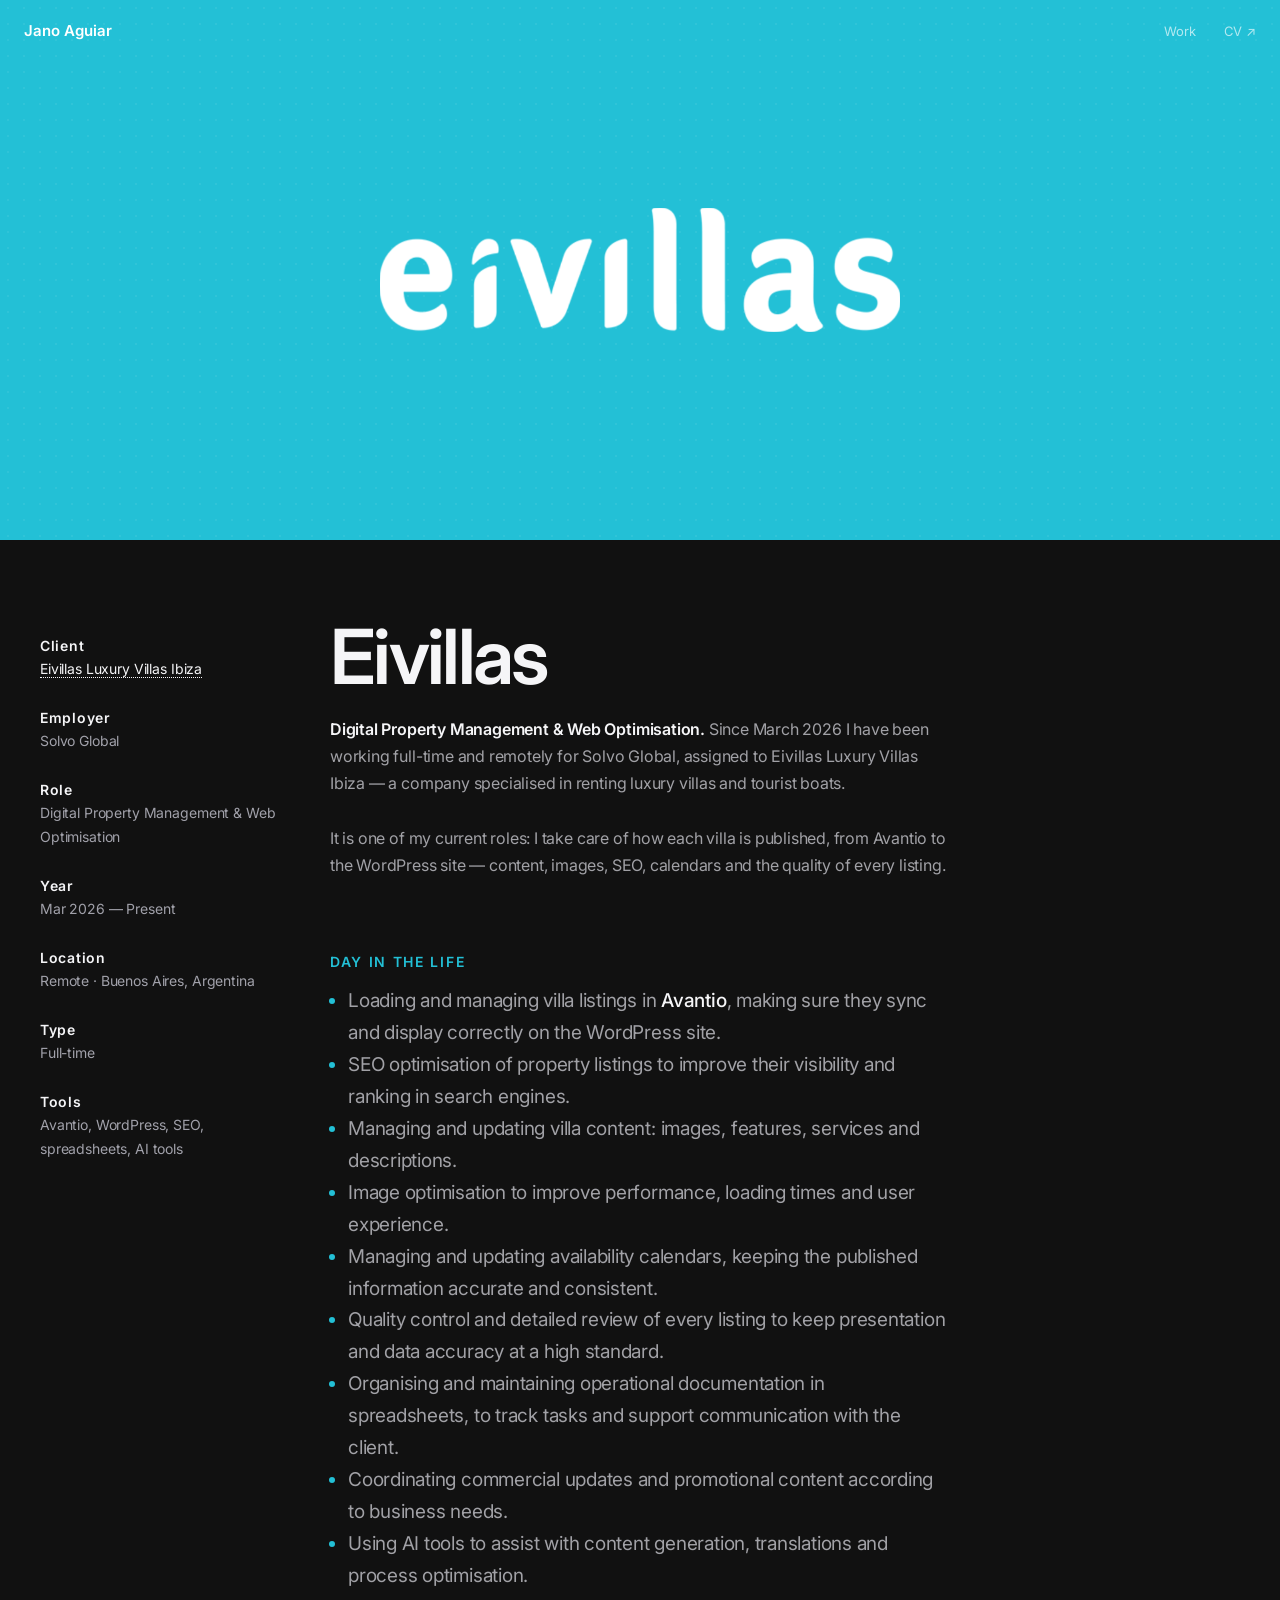
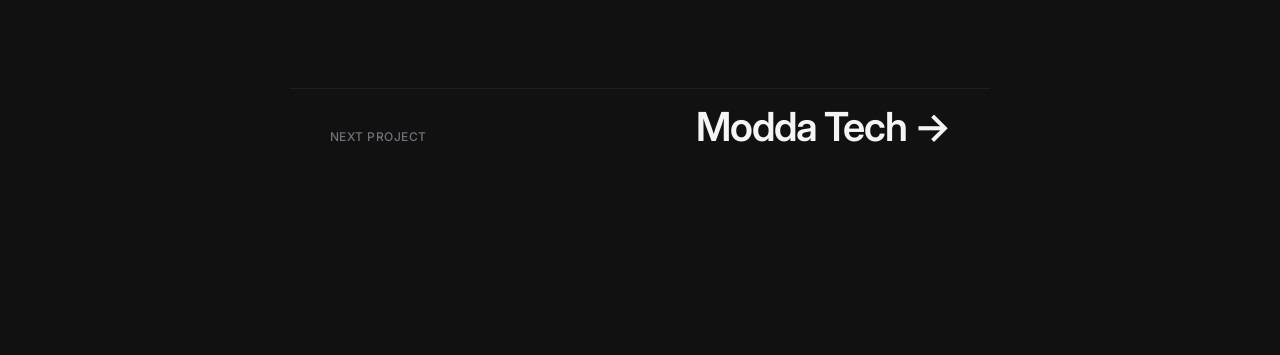
==== pages/eivillas.html @ f533b128 "Agregar Eivillas (vía Solvo Global) como trabajo actual: card y página Co-Authored-By: Claude Opus 5" ====
<!DOCTYPE html>
<html lang="en">

<head>
    <meta charset="UTF-8">
    <meta name="viewport" content="width=device-width, initial-scale=1.0, viewport-fit=cover">
    <meta name="theme-color" content="#111111">
    <title>Eivillas – Jano Aguiar</title>
    <link rel="preconnect" href="https://fonts.googleapis.com">
    <link rel="preconnect" href="https://fonts.gstatic.com" crossorigin>
    <link href="https://fonts.googleapis.com/css2?family=IBM+Plex+Mono:wght@300;400;500&family=Inter:wght@300..700&display=swap" rel="stylesheet">
    <link rel="stylesheet" href="../style.css?v=2.3">
</head>

<body>
    <div class="cs" style="--cs-accent:#23c0d6">
        <nav class="cs-nav">
            <a class="body" href="../index.html">Jano Aguiar</a>
            <ul>
                <li><a href="../index.html#work">Work</a></li>
                <li><a href="https://drive.google.com/file/d/1LfXrcL9RKeD29D6Ub3OGLw8qLSYocdIQ/view?usp=sharing" target="_blank" rel="noreferrer">CV ↗</a></li>
            </ul>
        </nav>
        <div class="cs-sticky" aria-hidden="true">
            <a href="../index.html">Jano Aguiar</a>
            <span class="cs-sticky__title">Eivillas</span>
            <ul><li><a href="../index.html#work">Work</a></li><li><a href="https://drive.google.com/file/d/1LfXrcL9RKeD29D6Ub3OGLw8qLSYocdIQ/view?usp=sharing" target="_blank" rel="noreferrer">CV ↗</a></li></ul>
        </div>

        <header class="cs-splash" style="--cs-splash:#23c0d6">
            <img src="../media/logos/eivillas-white.png" alt="Eivillas">
        </header>

        <div class="cs-content">
        <div class="cs-wrap">
            <div class="cs-summary">
                <h1 class="cs-title">Eivillas</h1>
            <p class="cs-lead"><strong>Digital Property Management &amp; Web Optimisation.</strong> Since March 2026 I have been working full-time and remotely for Solvo Global, assigned to Eivillas Luxury Villas Ibiza — a company specialised in renting luxury villas and tourist boats.</p>
            <p class="cs-lead">It is one of my current roles: I take care of how each villa is published, from Avantio to the WordPress site — content, images, SEO, calendars and the quality of every listing.</p>
            </div>
            <aside class="cs-info">
                <dl><div><dt>Client</dt><dd><a href="https://www.eivillas.com/" target="_blank" rel="noreferrer">Eivillas Luxury Villas Ibiza</a></dd></div><div><dt>Employer</dt><dd>Solvo Global</dd></div><div><dt>Role</dt><dd>Digital Property Management &amp; Web Optimisation</dd></div><div><dt>Year</dt><dd>Mar 2026 — Present</dd></div></dl>
                <dl><div><dt>Location</dt><dd>Remote · Buenos Aires, Argentina</dd></div><div><dt>Type</dt><dd>Full-time</dd></div><div><dt>Tools</dt><dd>Avantio, WordPress, SEO, spreadsheets, AI tools</dd></div></dl>
            </aside>
        </div>

        <section class="cs-body reveal">
            <h2>Day in the life</h2>
            <ul><li>Loading and managing villa listings in <strong>Avantio</strong>, making sure they sync and display correctly on the WordPress site.</li><li>SEO optimisation of property listings to improve their visibility and ranking in search engines.</li><li>Managing and updating villa content: images, features, services and descriptions.</li><li>Image optimisation to improve performance, loading times and user experience.</li><li>Managing and updating availability calendars, keeping the published information accurate and consistent.</li><li>Quality control and detailed review of every listing to keep presentation and data accuracy at a high standard.</li><li>Organising and maintaining operational documentation in spreadsheets, to track tasks and support communication with the client.</li><li>Coordinating commercial updates and promotional content according to business needs.</li><li>Using AI tools to assist with content generation, translations and process optimisation.</li></ul>
        </section>

        <div class="cs-next">
            <span class="caption" style="color:#71717a">Next project</span>
            <a href="modda.html">Modda Tech →</a>
        </div>
        </div>
    </div>

    <footer class="footer">
        <section class="footer__inner grid">
            <div class="footer__meta caption">
                <div class="version">
                    <span class="version__pill">v2.1.0</span>
                    <span class="version__date">Last updated 25-11-2026</span>
                </div>
            </div>
            <div class="footer__links">
                <p><a class="link" href="https://drive.google.com/file/d/1LfXrcL9RKeD29D6Ub3OGLw8qLSYocdIQ/view?usp=sharing" target="_blank" rel="noreferrer">Resume</a><sup class="arrow">↗</sup></p>
                <p><a class="link" href="../index.html#work">Work</a></p>
            </div>
            <div class="footer__cta">
                <p>Let’s work together.</p>
                <p><a class="link" href="mailto:janoaguiar97@gmail.com">janoaguiar97@gmail.com</a><sup class="arrow">↗</sup></p>
            </div>
        </section>
    </footer>

    <div class="lightbox" aria-hidden="true"><img alt=""></div>
    <script src="../script.js?v=2.3"></script>
</body>

</html>
---- style.css ----
@charset "UTF-8";
/* Type: SF via the system on Apple devices, Inter elsewhere (no bundled Apple font files) */
:root {
    --bg: #111111;
    --bg-footer: #1c1c1c;
    --text: #f5f5f7;
    --text-soft: #d4d4d8;
    --muted: #86868b;
    --muted-2: #52525b;
    --line: rgba(255, 255, 255, .06);
    --accent: #fde047;
    --accent-soft: rgba(253, 224, 71, .1);
    --pad: 12px;
    --gap: 12px;
    --sans: -apple-system, BlinkMacSystemFont, "SF Pro Display", "SF Pro Text", "Inter", "Helvetica Neue", Arial, sans-serif;
    --mono: var(--sans);
}

@media (min-width: 768px) {
    :root { --pad: 24px; --gap: 24px; }
}

*,
*::before,
*::after { margin: 0; padding: 0; box-sizing: border-box; }

html { background: var(--bg); -webkit-text-size-adjust: 100%; }

body {
    font-family: var(--sans);
    font-size: 14px;
    font-weight: 400;
    letter-spacing: -.01em;
    line-height: 1.4;
    color: var(--text);
    background: var(--bg);
    -webkit-font-smoothing: antialiased;
    -moz-osx-font-smoothing: grayscale;
    text-rendering: optimizeLegibility;
}

img, video { display: block; max-width: 100%; }
a { color: inherit; text-decoration: none; }
::selection { background: var(--accent); color: #111; }

/* ---------- shared type ---------- */
.caption {
    font-family: var(--mono);
    font-size: 12px;
    font-weight: 500;
    line-height: 1.5;
    letter-spacing: .04em;
    text-transform: uppercase;
}
.caption--label { color: var(--text); opacity: .4; margin-bottom: 8px; }

.body { font-size: 14px; font-weight: 400; line-height: 1.43; letter-spacing: -.016em; }
@media (min-width: 768px) { .body { font-size: 15px; } }

/* dotted link with yellow arrow — joseph.cv */
.link {
    padding: 2px 2px 0;
    border-bottom: 1px dotted currentColor;
    transition: color .2s, background-color .2s;
}
.link:hover { color: var(--accent); background: var(--accent-soft); }
.link + sup,
.arrow {
    font-size: 10px;
    font-weight: 300;
    line-height: 0;
    color: var(--accent);
}
.num { font-family: var(--mono); font-size: 10px; font-weight: 300; line-height: 0; color: var(--accent); }

/* ---------- grid ---------- */
.grid {
    display: grid;
    grid-template-columns: repeat(12, minmax(0, 1fr));
    column-gap: var(--gap);
}

/* ---------- page shell ---------- */
.page {
    position: relative;
    z-index: 2;
    background: var(--bg);
    padding: 0 var(--pad) 64px;
    min-height: 100vh;
}

/* ---------- nav ---------- */
.nav {
    position: sticky;
    top: 0;
    z-index: 100;
    padding: 16px 0;
    background: rgba(17,17,17,.6);
    -webkit-backdrop-filter: saturate(180%) blur(20px); backdrop-filter: saturate(180%) blur(20px);
    font-size: 13px;
    transition: opacity .3s;
}
.nav__name { grid-column: 1 / 5; transition: color .2s; }
.nav__name:hover { color: var(--accent); }
.nav__links { grid-column: 10 / 13; justify-self: end; display: flex; gap: 16px; }
@media (min-width: 768px) {
    .nav__role { grid-column: 7 / 10; }
}
@media (max-width: 520px) {
    .nav__links { grid-column: 6 / 13; }
}

/* ---------- hero (hannaxu.com scale) ---------- */
.hero { padding: 72px 0 40px; }
.hero__name {
    grid-column: 1 / 13;
    font-size: clamp(48px, 9vw, 112px);
    font-weight: 600;
    line-height: .95;
    letter-spacing: -.045em;
}
.hero__sub {
    grid-column: 1 / 13;
    margin-top: 30px;
    font-size: 18px;
    font-weight: 400;
    color: var(--muted);
    letter-spacing: -.01em;
}
.hero__sub strong { color: var(--text-soft); font-weight: 500; }
@media (min-width: 768px) { .hero { padding: 120px 0 56px; } }

/* ---------- intro: about / stack / links ---------- */
.intro { padding: 24px 0 30px; row-gap: 32px; }
.intro__about { grid-column: 1 / 13; }
.intro__about p { max-width: 46ch; }
.intro__about p + p { margin-top: 12px; }
.intro__stack { grid-column: 1 / 7; }
.intro__links { grid-column: 7 / 13; }
.intro ul { list-style: none; }
.intro li { line-height: 1.4; padding: 0; }
.intro li + li { margin-top: 1px; }
@media (min-width: 768px) {
    .intro { padding: 32px 0 30px; }
    .intro__about { grid-column: 1 / 6; }
    .intro__stack { grid-column: 7 / 9; }
    .intro__links { grid-column: 10 / 13; }
}

/* ---------- work ---------- */
.work__head {
    display: flex;
    justify-content: space-between;
    align-items: baseline;
    padding-bottom: 12px;
    margin-bottom: 16px;
    margin-top: 16px;
    border-bottom: 1px solid var(--line);
}
.work__count { color: var(--muted); }

.work__grid {
    display: grid;
    grid-template-columns: 1fr;
    gap: var(--gap);
}
.work__col { display: flex; flex-direction: column; gap: 32px; }
@media (min-width: 768px) {
    .work__grid { grid-template-columns: repeat(3, minmax(0, 1fr)); }
    .work__col { gap: 15px; }

}

.card { display: block; position: relative; cursor: pointer; }
.card__media {
    position: relative;
    overflow: hidden;
    background: #18181b;
    border-radius: 2px;
    isolation: isolate;
}
.card__media img,
.card__media video {
    width: 100%;
    height: 100%;
    object-fit: cover;
    transition: transform .8s cubic-bezier(.2, .7, .2, 1), opacity .5s ease-out;
}
.card:hover .card__media img,
.card:hover .card__media video { transform: scale(1.025); }

.ratio-16x10 { aspect-ratio: 16 / 10; }
.ratio-4x3 { aspect-ratio: 4 / 3; }
.ratio-4x5 { aspect-ratio: 4 / 5; }
.ratio-1x1 { aspect-ratio: 1 / 1; }

.card__badge {
    position: absolute;
    left: 50%;
    bottom: 16px;
    transform: translate(-50%, 6px);
    display: inline-flex;
    align-items: center;
    gap: 8px;
    padding: 4px 12px;
    border-radius: 999px;
    background: #fff;
    color: #000;
    font-size: 12px;
    font-weight: 500;
    line-height: 16px;
    text-transform: uppercase;
    white-space: nowrap;
    opacity: 0;
    transition: opacity .25s, transform .25s;
    z-index: 2;
}
.card:hover .card__badge,
.card:focus-visible .card__badge { opacity: 1; transform: translate(-50%, 0); }
@media (hover: none) { .card__badge { opacity: 1; transform: translate(-50%, 0); } }

.card__brand { position: absolute; inset: 0; display: grid; place-items: center; transition: filter .3s; }
.card__brand img { width: 52% !important; height: auto !important; max-height: 34%; object-fit: contain !important; transition: transform .6s cubic-bezier(.2,.7,.2,1) !important; transform: none; }
.card__brand img.tall { width: auto !important; height: 46% !important; max-height: none; }
.card:hover .card__brand img { transform: scale(1.05) !important; }
.card:hover .card__brand { filter: brightness(1.08); }

.card__now {
    position: absolute; left: 12px; top: 12px; z-index: 2; padding: 5px 11px; border-radius: 999px;
    font-family: var(--mono); font-size: 11px; letter-spacing: .06em; text-transform: uppercase;
    color: #22e6ef; background: rgba(34,230,239,.08); border: 1px solid rgba(34,230,239,.35);
}
.card__logo {
    position: absolute; left: 12px; top: 12px; z-index: 2;
    height: 34px; padding: 8px 12px; display: flex; align-items: center;
    background: rgba(17,17,17,.62); border: 1px solid rgba(255,255,255,.08); border-radius: 999px;
    -webkit-backdrop-filter: blur(10px); backdrop-filter: blur(10px);
}
.card__logo img { height: 100%; width: auto; max-width: 150px; object-fit: contain; transform: none !important; }
.card__logo--light { background: rgba(255,255,255,.88); border-color: rgba(0,0,0,.06); }
.card:hover .card__logo img { transform: none; }

.card__meta { margin-top: 12px; display: flex; justify-content: space-between; gap: 12px; }
.card__title { color: var(--text); font-size: 15px; font-weight: 600; line-height: 1.4; transition: color .2s; }
.card:hover .card__title { color: var(--accent); }
.card__cap { color: var(--muted); margin-top: 1px; }
.card__go { color: var(--muted-2); font-family: var(--mono); font-size: 11.5px; transition: color .2s, transform .2s; }
.card:hover .card__go { color: var(--accent); transform: translate(2px, -2px); }

/* scroll reveal */
.reveal { opacity: 0; transform: translateY(16px); transition: opacity .7s ease, transform .7s cubic-bezier(.2, .7, .2, 1); }
.reveal.is-in { opacity: 1; transform: none; }

/* ---------- footer (sticky reveal + dot grid — joseph.cv) ---------- */
.footer {
    position: sticky;
    bottom: 0;
    z-index: 1;
    background-color: var(--bg-footer);
    background-image: radial-gradient(rgba(255, 255, 255, .08) 1px, transparent 1px);
    background-size: 16px 16px;
    color: #f4f4f5;
    font-size: 15px;
}
.footer__inner { padding: 16px var(--pad) 64px; row-gap: 24px; }
.footer__meta { grid-column: 1 / 13; }
.footer__links { grid-column: 1 / 13; display: flex; flex-direction: column; gap: 4px; }
.footer__cta { grid-column: 1 / 13; display: flex; flex-direction: column; gap: 4px; }
@media (min-width: 768px) {
    .footer__meta { grid-column: 1 / 6; }
    .footer__links { grid-column: 7 / 9; }
    .footer__cta { grid-column: 9 / 13; }
}
.version { display: flex; gap: 8px; align-items: center; }
.version__pill {
    padding: 2px 8px 1px;
    color: var(--accent);
    border: 1px solid var(--accent);
    border-radius: 999px;
    text-transform: lowercase;
}
.version__date { color: var(--muted-2); }

/* =========================================================
   Case-study pages — layout modelled on hannaxu.com/buzz:
   full-width brand splash, centred 700px reading column,
   info sheet floating left on wide screens, small caps
   section headings, centred images with captions.
   ========================================================= */
.cs { --cs-accent: var(--accent); background: var(--bg); position: relative; z-index: 2; }

/* overlay nav on top of the splash */
.cs-nav {
    position: absolute; top: 0; left: 0; right: 0; z-index: 5;
    padding: 20px var(--pad);
    display: flex; justify-content: space-between; align-items: center;
}
.cs-nav { color: #fff; }
.cs--light-splash .cs-nav { color: #111; }
.cs-nav a { transition: opacity .2s; }
.cs-nav a:hover { opacity: .6; }
.cs-nav ul { display: flex; gap: 28px; list-style: none; }
.cs-nav li, .cs-sticky li { font-size: 13px; font-weight: 400; letter-spacing: -.01em; }
.cs-nav a { opacity: .65; } .cs-nav > a { opacity: 1; font-weight: 600; letter-spacing: 0; }

/* sticky bar that fades in after half a screen, blurred like hannaxu.com */
.cs-sticky {
    position: fixed; top: 0; left: 0; right: 0; z-index: 60; height: 60px;
    padding: 0 var(--pad); display: flex; align-items: center; justify-content: space-between; gap: 24px;
    height: 48px; font-size: 13px;
    background: rgba(17,17,17,.55); -webkit-backdrop-filter: saturate(180%) blur(20px); backdrop-filter: saturate(180%) blur(20px);
    opacity: 0; transform: translateY(-100%); pointer-events: none;
    transition: opacity .4s ease, transform .4s cubic-bezier(.2,.7,.2,1);
}
.cs-sticky.show { opacity: 1; transform: none; pointer-events: auto; }
.cs-sticky > a { font-weight: 600; }
.cs-sticky ul { display: flex; gap: 28px; list-style: none; }
.cs-sticky ul a { opacity: .65; transition: opacity .2s; } .cs-sticky ul a:hover { opacity: 1; }
.cs-sticky__title { position: absolute; left: 50%; transform: translateX(-50%); color: var(--muted); font-size: 13px; white-space: nowrap; }
@media (max-width: 700px) { .cs-sticky__title { display: none; } }

/* splash stays pinned; the page slides over it */
.cs-content { position: relative; z-index: 1; background: var(--bg); }

/* splash */
.cs-splash {
    height: 60vh; min-height: 380px;
    display: grid; place-items: center;
    background: var(--cs-splash, #1c1c1c);
    position: relative; overflow: hidden;
}
.cs-splash::after { /* subtle dot texture like the footer */
    content: ""; position: absolute; inset: 0; pointer-events: none;
    background-image: radial-gradient(rgba(255,255,255,.06) 1px, transparent 1px);
    background-size: 16px 16px;
}
.cs-splash--light::after { background-image: radial-gradient(rgba(0,0,0,.06) 1px, transparent 1px); }
.cs-splash img, .cs-splash svg { position: relative; z-index: 1; width: auto; max-width: min(70vw, 520px); max-height: 34%; }
.cs-splash .logo-tall { max-height: 52%; }
.cs-splash .logo-svg { width: min(70vw, 480px); height: auto; max-height: none; }
.cs-splash video { position: absolute; inset: 0; width: 100%; height: 100%; object-fit: cover; }

/* wrapper holding summary + info sheet */
.cs-wrap { position: relative; max-width: 1400px; margin: 0 auto; }
.cs-summary, .cs-body, .cs-caption, .cs-info { max-width: 700px; margin: 0 auto; padding-left: 40px; padding-right: 40px; }
@media (max-width: 600px) {
    .cs-summary, .cs-body, .cs-caption, .cs-info { padding-left: 20px; padding-right: 20px; }
}

.cs-summary { padding-top: 77px; }
.cs-title { font-size: clamp(44px, 6.5vw, 76px); font-weight: 600; line-height: 1.04; letter-spacing: -.035em; margin-bottom: 20px; }
.cs-lead, .cs-body p { font-size: 16px; font-weight: 400; line-height: 1.68; letter-spacing: -.012em; color: #a1a1a6; }
.cs-lead strong, .cs-body p strong { color: var(--text); font-weight: 600; }
.cs-lead + .cs-lead { margin-top: 28px; }
.cs-body p + p { margin-top: 28px; }
.cs-body a, .cs-lead a { color: var(--text); border-bottom: 1px dotted currentColor; transition: color .2s; }
.cs-body a:hover, .cs-lead a:hover { color: var(--accent); }

/* info sheet: left column on wide screens, two columns under summary otherwise */
.cs-info { padding-top: 32px; display: grid; grid-template-columns: 1fr 1fr; column-gap: 40px; }
.cs-info dl > div { margin-bottom: 26px; }
.cs-info dt { font-size: 14px; font-weight: 600; letter-spacing: .05em; color: var(--text); line-height: 22px; }
.cs-info dd { font-size: 14px; font-weight: 400; line-height: 24px; color: #a1a1aa; }
.cs-info dd a { color: var(--text); border-bottom: 1px dotted currentColor; }
.cs-info dd a:hover { color: var(--accent); }
.cs-info .cs-info-logo { height: 28px; width: auto; margin-bottom: 22px; opacity: .9; }
@media (min-width: 1280px) {
    .cs-info { position: absolute; top: 95px; left: 40px; width: 240px; max-width: none; margin: 0; padding: 0; display: block; }
}
@media (max-width: 600px) { .cs-info { grid-template-columns: 1fr; } }

/* section headings */
.cs-body { padding-top: 32px; }
.cs-body h2 {
    font-family: var(--sans); font-size: 14px; font-weight: 600; line-height: 24px;
    letter-spacing: .12em; text-transform: uppercase; color: var(--cs-accent);
    margin: 40px 0 11px;
}
.cs-body ul { margin: 0 0 0 18px; color: #a1a1a6; font-size: 19px; font-weight: 400; line-height: 1.68; letter-spacing: -.012em; }
.cs-body ul li::marker { color: var(--cs-accent); }
.cs-body ul strong { color: var(--text); font-weight: 500; }

/* stats row */
.cs-stats { display: grid; grid-template-columns: repeat(auto-fit, minmax(130px, 1fr)); gap: 16px; margin: 36px 0 8px; }
.cs-stats div { border-top: 1px solid var(--line); padding-top: 12px; }
.cs-stats b { display: block; font-size: 28px; font-weight: 500; letter-spacing: -.02em; color: var(--text); }
.cs-stats span { font-family: var(--mono); font-size: 11px; letter-spacing: .08em; text-transform: uppercase; color: var(--muted); }

/* images: centred, never wider than the reading column (+ a little) */
.cs-figure { max-width: 780px; margin: 42px auto 0; padding: 0 40px; }
.cs-figure img, .cs-figure video {
    width: 100%; height: auto; display: block;
    border-radius: 8px; border: 1px solid rgba(255,255,255,.08);
    box-shadow: 0 24px 60px -24px rgba(0,0,0,.7);
    background: #18181b;
}
.cs-figure.narrow { max-width: 560px; }
.cs-figure.two { max-width: 860px; display: grid; grid-template-columns: 1fr 1fr; gap: 20px; }
@media (max-width: 700px) { .cs-figure.two { grid-template-columns: 1fr; } .cs-figure { padding: 0 20px; } }
.cs-caption { padding-top: 10px; padding-bottom: 36px; font-size: 14px; font-weight: 300; line-height: 22px; color: var(--muted); }
.cs-figure img { cursor: zoom-in; }

.cs-figure.phone { max-width: 380px; }
.cs-figure.phone video, .cs-figure.phone img { border-radius: 28px; background: #282828; border-color: rgba(255,255,255,.06); }
.cs-figure.plain img { border: 0; box-shadow: none; background: none; border-radius: 0; cursor: zoom-in; }
.cs-figure video { aspect-ratio: auto; }

/* placeholder block for content still to come */
.cs-pending {
    max-width: 700px; margin: 42px auto 0; padding: 28px 40px; border: 1px dashed rgba(255,255,255,.18); border-radius: 8px;
    font-family: var(--mono); font-size: 12px; letter-spacing: .06em; text-transform: uppercase; color: var(--muted); text-align: center;
}
@media (max-width: 760px) { .cs-pending { margin-left: 20px; margin-right: 20px; } }

/* next project */
.cs-next { max-width: 700px; margin: 96px auto 0; padding: 16px 40px 80px; border-top: 1px solid var(--line); display: flex; justify-content: space-between; align-items: baseline; gap: 16px; }
.cs-next a { font-size: clamp(26px, 4vw, 40px); font-weight: 600; letter-spacing: -.03em; line-height: 1.1; transition: color .2s; }
.cs-next a:hover { color: var(--accent); }

/* lightbox */
.lightbox { position: fixed; inset: 0; z-index: 200; background: rgba(0,0,0,.92); display: none; place-items: center; padding: 4vmin; cursor: zoom-out; }
.lightbox.open { display: grid; }
.lightbox img { max-width: 100%; max-height: 100%; border-radius: 6px; }



/* splash behaves exactly like the footer: pinned behind, the page slides over it */
.cs .cs-splash { position: sticky; top: 0; z-index: 0; }
.cs .cs-content { position: relative; z-index: 1; background: var(--bg); }

@media (prefers-reduced-motion: reduce) {
    * { transition: none !important; animation: none !important; }
    .reveal { opacity: 1; transform: none; }
}

/* current job caption on the Modda Tech card */
.card__cap--now { color: rgba(65, 187, 75, 0.7); }
.card__cap--now::before { content: "● "; }

/* hero: very subtle drifting blurred lights */
.hero-zone { position: relative; isolation: isolate; }
.hero-glow { position: absolute; inset: -80px calc(-1 * var(--pad)) 0; z-index: -1; overflow: hidden; pointer-events: none; }
.hero-glow span { position: absolute; inset: 0; pointer-events: none; }
/* static soft light coming from the bottom-right corner */
.hero-glow span:nth-child(1) {
    background: radial-gradient(ellipse 70% 85% at 100% 100%, rgba(156, 23, 23, 0.06) 0%, rgba(255,255,255,.025) 10%, transparent 70%);
}
.hero-glow span:nth-child(2), .hero-glow span:nth-child(3) { display: none; }


/* home nav: transparent over the hero glow, frosted only after scrolling */
.nav { transition: background-color .4s, backdrop-filter .4s, -webkit-backdrop-filter .4s; }
.nav:not(.is-scrolled) { background: transparent; -webkit-backdrop-filter: none; backdrop-filter: none; }

/* hero lockup: subtitle aligned to the last letter of the name */
.hero__lockup { grid-column: 1 / 13; justify-self: start; display: inline-flex; flex-direction: column; align-items: flex-end; }
.hero__lockup .hero__name { grid-column: auto; }
.hero__lockup .hero__sub { grid-column: auto; margin-top: 20px; text-align: right; }
.hero__lockup .hero__sub span { background: var(--accent); color: #111; padding: 1px 3px; box-decoration-break: clone; -webkit-box-decoration-break: clone; }
@media (max-width: 600px) {
    .hero__lockup { align-items: flex-start; }
    .hero__lockup .hero__sub { text-align: left; margin-top: 10px; font-size: 16px; }
}

/* ---------- hero: code ↔ design comparer (light, Apple-style) ---------- */
.cd { display: none; }
@media (min-width: 1024px) {
    .hero__lockup { grid-column: 1 / 7; }
    .cd { display: block; grid-column: 7 / 13; align-self: center; justify-self: start; width: 100%; max-width: 560px; user-select: none; }
}
.cd__labels { display: flex; justify-content: space-between; margin-bottom: 10px; font-size: 11px; color: var(--muted); text-transform: uppercase; letter-spacing: .06em; }
.cd__win { border-radius: 14px; overflow: hidden; background: #fff; box-shadow: 0 0 0 .5px rgba(255,255,255,.12), 0 30px 70px -20px rgba(0,0,0,.6); }
.cd__bar { display: flex; align-items: center; gap: 7px; height: 32px; padding: 0 13px; background: #ececf0; border-bottom: .5px solid rgba(0,0,0,.08); }
.cd__bar i { width: 11px; height: 11px; border-radius: 50%; background: #ff5f57; box-shadow: inset 0 0 0 .5px rgba(0,0,0,.12); }
.cd__bar i:nth-child(2) { background: #febc2e; } .cd__bar i:nth-child(3) { background: #28c840; }
.cd__bar span { flex: 1; margin-right: 46px; text-align: center; font-size: 11.5px; font-weight: 500; color: #6e6e73; }
.cd__stage { position: relative; height: 330px; overflow: hidden; background: #fbfbfd; cursor: ew-resize; touch-action: pan-y; }
.cd__code { position: absolute; inset: 0; margin: 0; padding: 22px 20px; font: 11.5px/1.75 ui-monospace, "SF Mono", Menlo, Consolas, monospace; color: #1d1d1f; white-space: pre; overflow: hidden; }
.cd__code b { font-weight: 400; }
.cd__code .t { color: #8a8a8e; font-style: italic; } .cd__code .a { color: #0b4f79; } .cd__code .s { color: #c41a16; }
.cd__code .p { color: #326d74; } .cd__code .k { color: #9b2393; font-weight: 600; } .cd__code .n { color: #1c00cf; }
.cd__design { position: absolute; inset: 0; display: grid; place-items: center; background: #f5f5f7; overflow: hidden; clip-path: inset(0 0 0 var(--x)); }
.cd__handle { position: absolute; top: 0; bottom: 0; left: var(--x); width: 1px; background: rgba(0,0,0,.14); transform: translateX(-.5px); pointer-events: none; }
.cd__handle span { position: absolute; top: 50%; left: 50%; width: 30px; height: 30px; margin: -15px 0 0 -15px; border-radius: 50%; background: #fff; box-shadow: 0 0 0 .5px rgba(0,0,0,.1), 0 4px 14px rgba(0,0,0,.16); }
.cd__handle span::before, .cd__handle span::after { content: ""; position: absolute; top: 50%; width: 5px; height: 5px; margin-top: -2.5px; border: solid #86868b; border-width: 0 0 1.5px 1.5px; }
.cd__handle span::before { left: 8px; transform: rotate(45deg); } .cd__handle span::after { right: 8px; transform: rotate(-135deg); }

.cd__gl { position: absolute; inset: 0; width: 100%; height: 100%; display: block; }
.cd__orb { position: absolute; width: 220px; height: 220px; border-radius: 50%; right: 6%; top: 8%; background: #c9dcff; filter: blur(50px); opacity: .9; }
.cd__orb--2 { width: 180px; height: 180px; right: 38%; top: 50%; background: #e3d8fc; }
.cd.has-gl .cd__orb { display: none; }
.cd__widget { display: flex; flex-direction: column; justify-content: space-between; padding: 16px 18px 14px;
  background: rgba(255,255,255,.55); backdrop-filter: blur(30px) saturate(180%); -webkit-backdrop-filter: blur(30px) saturate(180%);
  box-shadow: inset 0 0 0 .5px rgba(255,255,255,.9), 0 1px 2px rgba(0,0,0,.04), 0 24px 50px -16px rgba(30,40,80,.22);
  color: #1d1d1f; }
.cd__wtop { display: flex; align-items: center; gap: 14px; }
.cd__dial { flex: none; width: 72px; height: 72px; border-radius: 50%; box-shadow: 0 1px 3px rgba(0,0,0,.1); shape-rendering: geometricPrecision; text-rendering: geometricPrecision; }
.cd__dial > circle:first-child { fill: #fff; stroke: rgba(0,0,0,.08); stroke-width: .8; }
.cd__ticks line { stroke: #1d1d1f; stroke-width: 2.4; stroke-linecap: round; }
.cd__nums text { font: 600 15px var(--sans); fill: #1d1d1f; text-anchor: middle; }
.cd__h, .cd__m { stroke: #1d1d1f; stroke-linecap: round; }
.cd__h { stroke-width: 5; } .cd__m { stroke-width: 3.4; }
.cd__s { stroke: #ff9500; stroke-width: 1.8; stroke-linecap: round; }
.cd__pin { fill: #ff9500; stroke: #fff; stroke-width: 1; }
.cd__h, .cd__m { transform-origin: 50px 50px; }
.cd__wmeta { display: flex; flex-direction: column; line-height: 1.25; }
.cd__wmeta strong { font-size: 15px; font-weight: 600; letter-spacing: -.01em; }
.cd__wmeta span { font-size: 12px; color: rgba(0,0,0,.5); text-transform: capitalize; }
.cd__wbottom { display: flex; align-items: baseline; justify-content: space-between; margin-top: 12px; padding-top: 10px; border-top: .5px solid rgba(0,0,0,.1); }
.cd__clock { font-size: 40px; font-weight: 600; letter-spacing: -.035em; line-height: 1; font-variant-numeric: tabular-nums; }
.cd__tz { font-size: 11px; font-weight: 500; color: rgba(0,0,0,.45); letter-spacing: .02em; }

/* widget stack (iOS Smart Stack): clock → weather → photo, same size */
.cd__stack { position: absolute; right: 7%; top: 0; bottom: 0; margin: auto 0; width: 236px; height: 170px; }
.cd__stack-clip { position: absolute; inset: 0; border-radius: 28px; overflow: hidden; isolation: isolate; box-shadow: 0 1px 2px rgba(0,0,0,.04), 0 24px 50px -16px rgba(30,40,80,.22); }
.cd__w { position: absolute; inset: 0; border-radius: 28px; overflow: hidden; clip-path: inset(0 round 28px); transform: translateY(100%); transition: transform .8s cubic-bezier(.65,0,.25,1), opacity .8s; opacity: 0; }
.cd__w.is-active { transform: none; opacity: 1; }
.cd__w.is-prev { transform: translateY(-100%); opacity: 0; }
.cd__stack .cd__widget { box-shadow: inset 0 0 0 .5px rgba(255,255,255,.9); }
.cd__dots { position: absolute; right: -14px; top: 50%; transform: translateY(-50%); display: flex; flex-direction: column; gap: 4px; }
.cd__dots i { width: 5px; height: 5px; border-radius: 50%; background: rgba(0,0,0,.18); transition: background .4s; }
.cd__dots i.is-active { background: rgba(0,0,0,.55); }
@media (prefers-reduced-motion: reduce) { .cd__w { transition: opacity .4s; transform: none !important; } }

/* weather (live, Open-Meteo) — layout & sky colours modelled on iOS Weather */
.cd__weather { display: flex; flex-direction: column; justify-content: space-between; padding: 14px 17px 13px; color: #fff;
  background: linear-gradient(180deg, var(--sky-a, #2a72d4) 0%, var(--sky-b, #5ba3ec) 100%);
  box-shadow: inset 0 0 0 1px rgba(255,255,255,.16); text-rendering: optimizeLegibility; text-shadow: 0 0 1px rgba(0,0,0,.12); }
.cd__wx-top { display: flex; flex-direction: column; }
.cd__wx-city { font-size: 15px; font-weight: 600; letter-spacing: -.01em; line-height: 1.2; }
.cd__wx-temp { font-size: 50px; font-weight: 400; letter-spacing: -.02em; line-height: 1; margin-top: 1px; font-variant-numeric: tabular-nums; }
.cd__wx-bottom { display: flex; flex-direction: column; font-size: 13px; font-weight: 600; line-height: 1.28; letter-spacing: -.005em; }
.cd__wx-icon { width: 18px; height: 18px; margin-bottom: 3px; }
.cd__wx-icon svg { width: 100%; height: 100%; display: block; overflow: visible; }

/* photo */
.cd__photo { background: #dcdce0; }
.cd__photo img { width: 100%; height: 100%; object-fit: cover; display: block; }
.cd__photo::after { content: ""; position: absolute; inset: 0; border-radius: inherit; box-shadow: inset 0 0 0 .5px rgba(255,255,255,.35); pointer-events: none; }

/* code pane: longer than the window → fade at the bottom so it reads as "more code" */
.cd__code { -webkit-mask-image: linear-gradient(to bottom, #000 0, #000 calc(100% - 80px), transparent 100%); mask-image: linear-gradient(to bottom, #000 0, #000 calc(100% - 80px), transparent 100%); }

/* GSAP intro: hidden only until the timeline takes over (3s safety timeout) */
.ja-intro .hero__name, .ja-intro .hero__sub, .ja-intro .cd { opacity: 0; }
.cd__stage { perspective: 900px; }
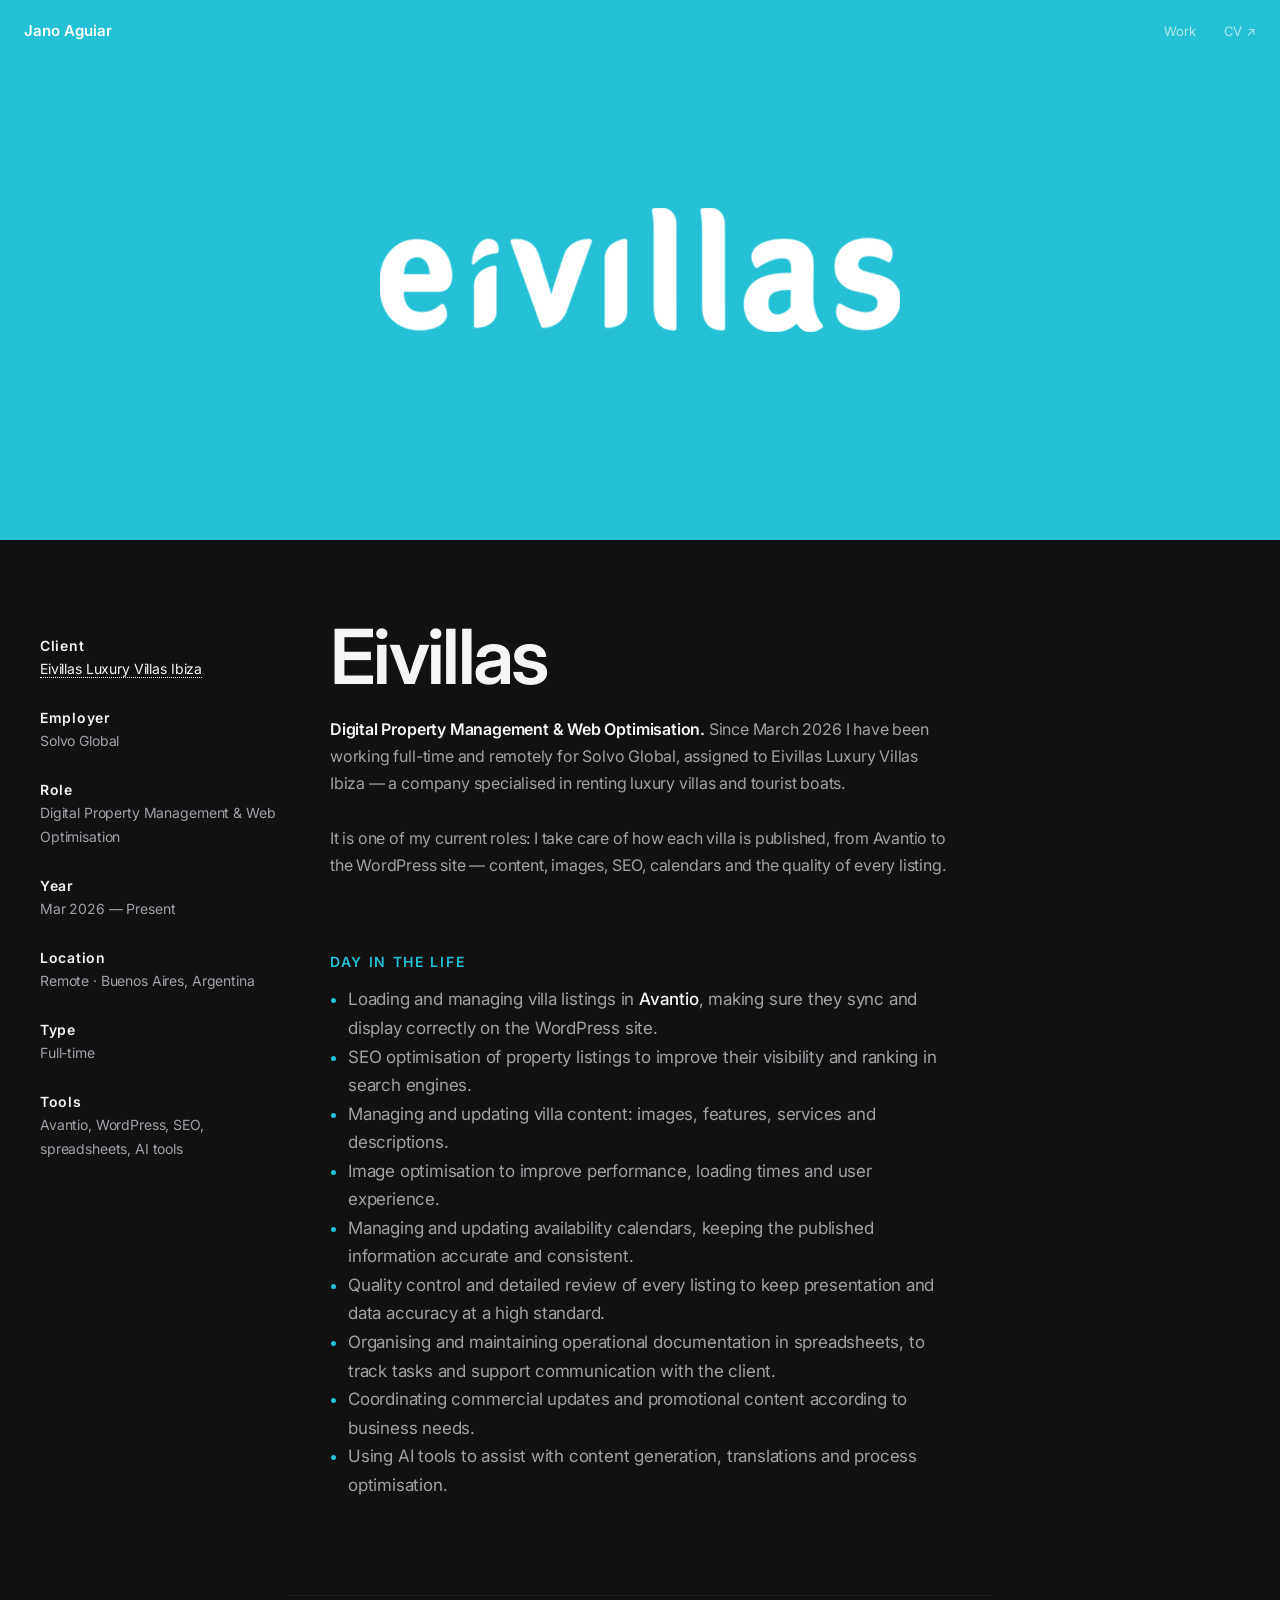
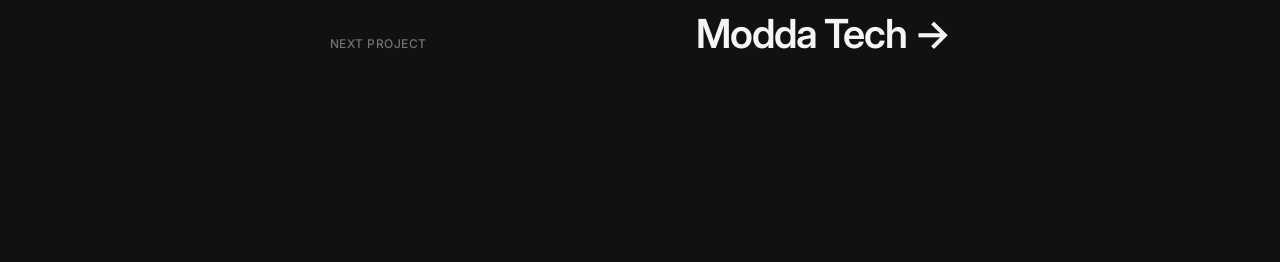
==== commit 802ccd5b: "Trabajos actuales primero en la grilla; listas de casos a 17px Co-Authored-By: Claude Opus 5.5 <nore" ====
--- a/pages/eivillas.html
+++ b/pages/eivillas.html
@@ -9,7 +9,7 @@
     <link rel="preconnect" href="https://fonts.googleapis.com">
     <link rel="preconnect" href="https://fonts.gstatic.com" crossorigin>
     <link href="https://fonts.googleapis.com/css2?family=IBM+Plex+Mono:wght@300;400;500&family=Inter:wght@300..700&display=swap" rel="stylesheet">
-    <link rel="stylesheet" href="../style.css?v=2.3">
+    <link rel="stylesheet" href="../style.css?v=2.4">
 </head>
 
 <body>
@@ -76,7 +76,7 @@
     </footer>
 
     <div class="lightbox" aria-hidden="true"><img alt=""></div>
-    <script src="../script.js?v=2.3"></script>
+    <script src="../script.js?v=2.4"></script>
 </body>
 
 </html>
--- a/style.css
+++ b/style.css
@@ -376,7 +376,7 @@
     letter-spacing: .12em; text-transform: uppercase; color: var(--cs-accent);
     margin: 40px 0 11px;
 }
-.cs-body ul { margin: 0 0 0 18px; color: #a1a1a6; font-size: 19px; font-weight: 400; line-height: 1.68; letter-spacing: -.012em; }
+.cs-body ul { margin: 0 0 0 18px; color: #a1a1a6; font-size: 17px; font-weight: 400; line-height: 1.68; letter-spacing: -.012em; }
 .cs-body ul li::marker { color: var(--cs-accent); }
 .cs-body ul strong { color: var(--text); font-weight: 500; }
 
@@ -545,3 +545,10 @@
 .ja-intro .hero__name, .ja-intro .hero__sub, .ja-intro .cd { opacity: 0; }
 .cd__stage { perspective: 900px; }
 
+
+/* mobile (single column): current jobs first */
+@media (max-width: 767px) {
+    .work__grid { display: flex; flex-direction: column; gap: 32px; }
+    .work__col { display: contents; }
+    .card--now { order: -1; }
+}
